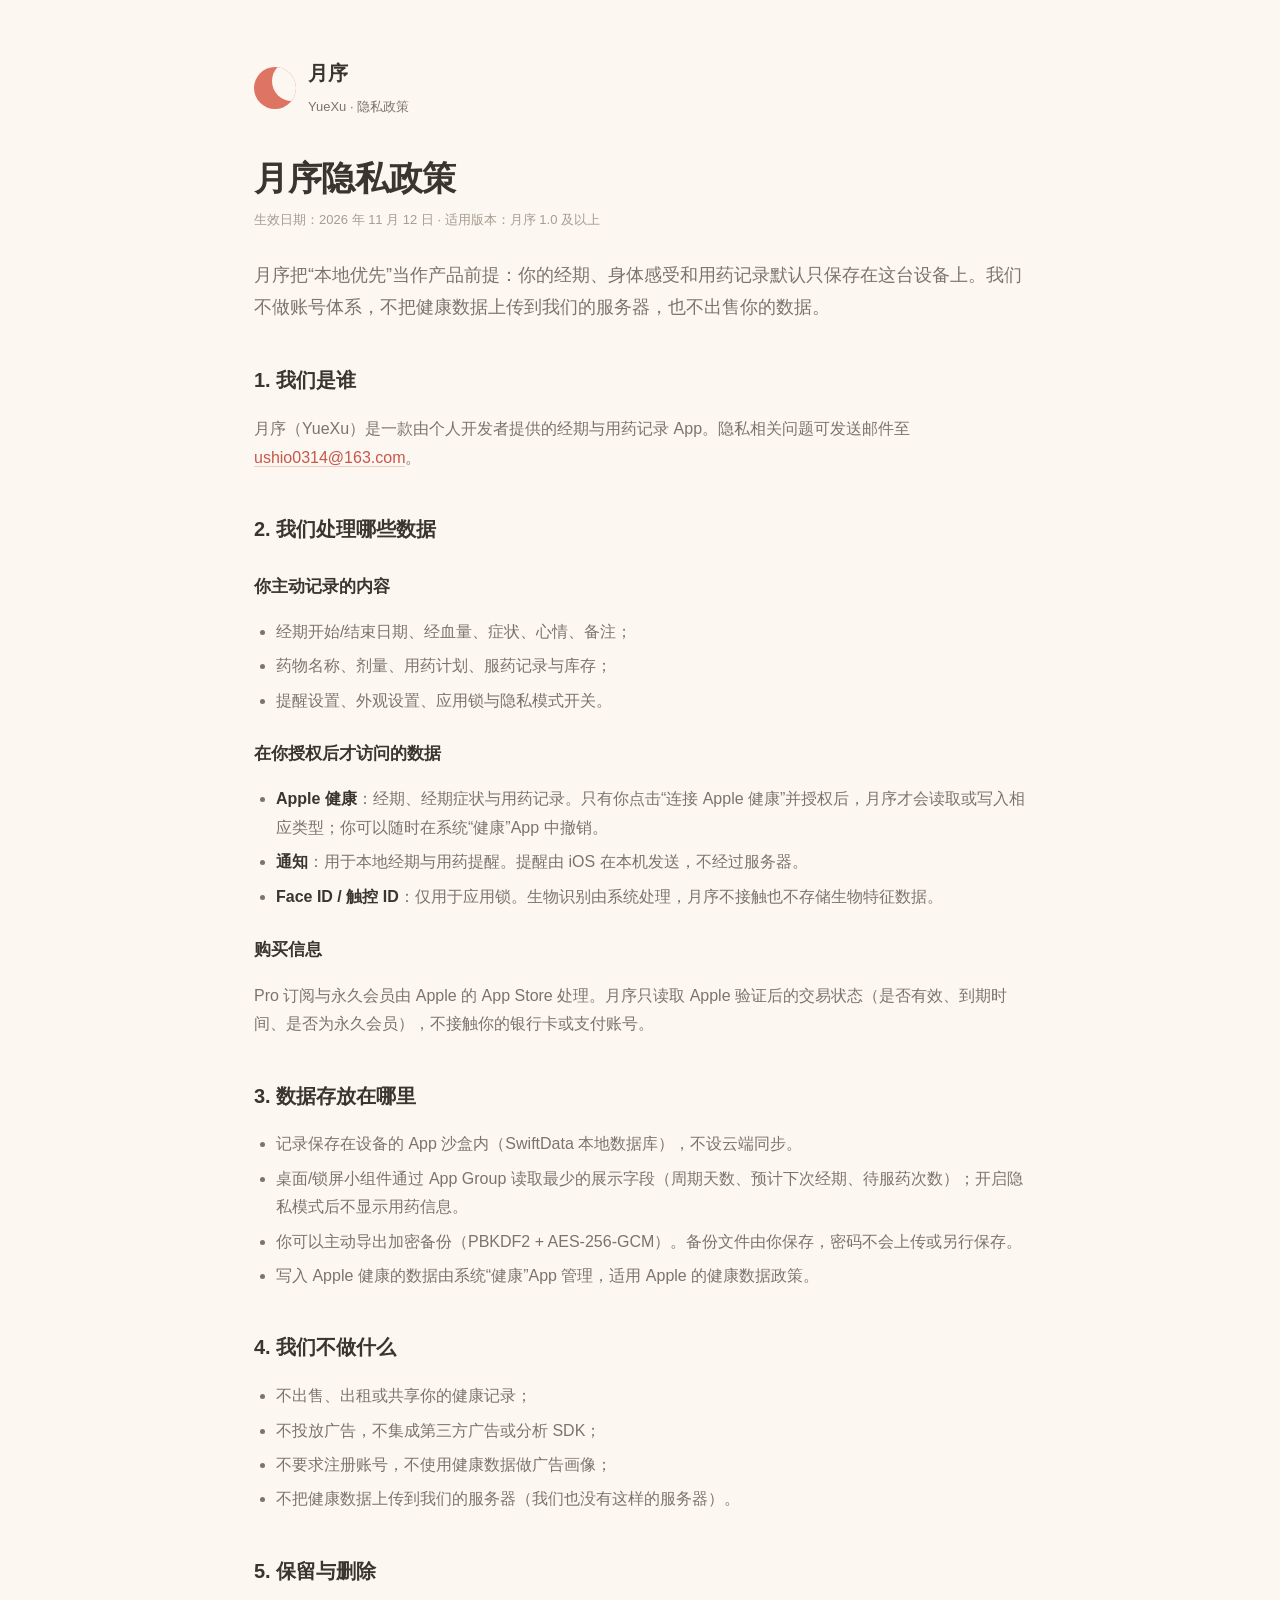
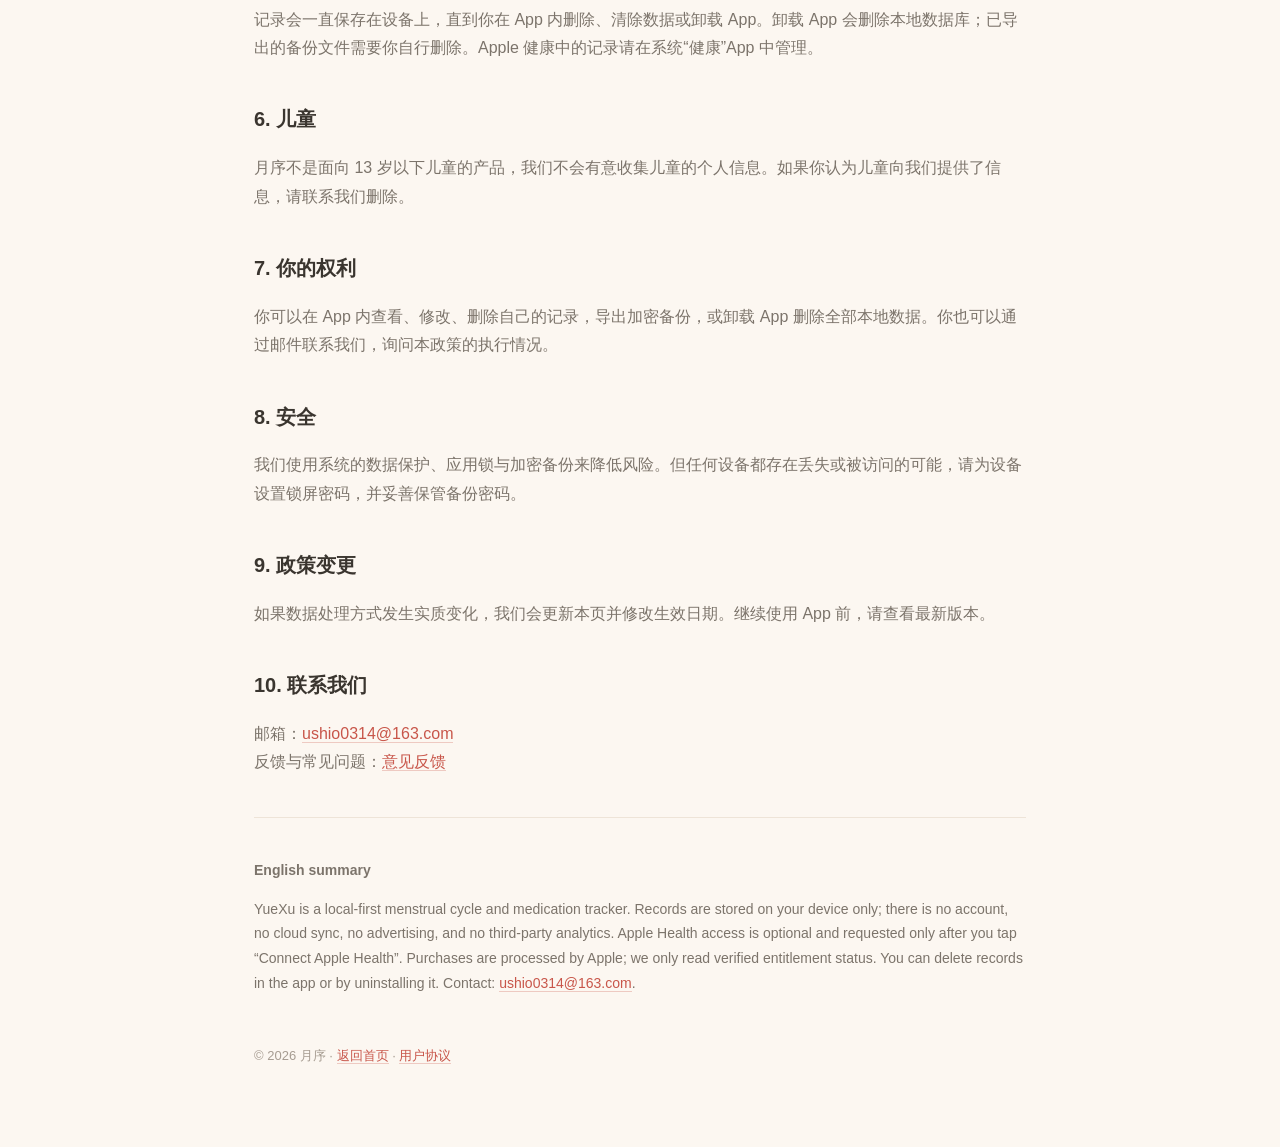
==== privacy.html @ 20efdf07 "docs: publish YueXu privacy and support pages" ====
<!doctype html>
<html lang="zh-Hans">
<head>
<meta charset="utf-8">
<meta name="viewport" content="width=device-width, initial-scale=1">
<title>隐私政策 · 月序</title>
<link rel="stylesheet" href="style.css">
</head>
<body>
<main class="wrap">
  <div class="brand"><div class="moon"></div><div><strong>月序</strong><br><span>YueXu · 隐私政策</span></div></div>
  <h1>月序隐私政策</h1>
  <p class="meta">生效日期：2026 年 11 月 12 日 · 适用版本：月序 1.0 及以上</p>

  <p class="lede">月序把“本地优先”当作产品前提：你的经期、身体感受和用药记录默认只保存在这台设备上。我们不做账号体系，不把健康数据上传到我们的服务器，也不出售你的数据。</p>

  <h2>1. 我们是谁</h2>
  <p>月序（YueXu）是一款由个人开发者提供的经期与用药记录 App。隐私相关问题可发送邮件至 <a href="mailto:ushio0314@163.com">ushio0314@163.com</a>。</p>

  <h2>2. 我们处理哪些数据</h2>
  <h3>你主动记录的内容</h3>
  <ul>
    <li>经期开始/结束日期、经血量、症状、心情、备注；</li>
    <li>药物名称、剂量、用药计划、服药记录与库存；</li>
    <li>提醒设置、外观设置、应用锁与隐私模式开关。</li>
  </ul>
  <h3>在你授权后才访问的数据</h3>
  <ul>
    <li><strong>Apple 健康</strong>：经期、经期症状与用药记录。只有你点击“连接 Apple 健康”并授权后，月序才会读取或写入相应类型；你可以随时在系统“健康”App 中撤销。</li>
    <li><strong>通知</strong>：用于本地经期与用药提醒。提醒由 iOS 在本机发送，不经过服务器。</li>
    <li><strong>Face ID / 触控 ID</strong>：仅用于应用锁。生物识别由系统处理，月序不接触也不存储生物特征数据。</li>
  </ul>
  <h3>购买信息</h3>
  <p>Pro 订阅与永久会员由 Apple 的 App Store 处理。月序只读取 Apple 验证后的交易状态（是否有效、到期时间、是否为永久会员），不接触你的银行卡或支付账号。</p>

  <h2>3. 数据存放在哪里</h2>
  <ul>
    <li>记录保存在设备的 App 沙盒内（SwiftData 本地数据库），不设云端同步。</li>
    <li>桌面/锁屏小组件通过 App Group 读取最少的展示字段（周期天数、预计下次经期、待服药次数）；开启隐私模式后不显示用药信息。</li>
    <li>你可以主动导出加密备份（PBKDF2 + AES-256-GCM）。备份文件由你保存，密码不会上传或另行保存。</li>
    <li>写入 Apple 健康的数据由系统“健康”App 管理，适用 Apple 的健康数据政策。</li>
  </ul>

  <h2>4. 我们不做什么</h2>
  <ul>
    <li>不出售、出租或共享你的健康记录；</li>
    <li>不投放广告，不集成第三方广告或分析 SDK；</li>
    <li>不要求注册账号，不使用健康数据做广告画像；</li>
    <li>不把健康数据上传到我们的服务器（我们也没有这样的服务器）。</li>
  </ul>

  <h2>5. 保留与删除</h2>
  <p>记录会一直保存在设备上，直到你在 App 内删除、清除数据或卸载 App。卸载 App 会删除本地数据库；已导出的备份文件需要你自行删除。Apple 健康中的记录请在系统“健康”App 中管理。</p>

  <h2>6. 儿童</h2>
  <p>月序不是面向 13 岁以下儿童的产品，我们不会有意收集儿童的个人信息。如果你认为儿童向我们提供了信息，请联系我们删除。</p>

  <h2>7. 你的权利</h2>
  <p>你可以在 App 内查看、修改、删除自己的记录，导出加密备份，或卸载 App 删除全部本地数据。你也可以通过邮件联系我们，询问本政策的执行情况。</p>

  <h2>8. 安全</h2>
  <p>我们使用系统的数据保护、应用锁与加密备份来降低风险。但任何设备都存在丢失或被访问的可能，请为设备设置锁屏密码，并妥善保管备份密码。</p>

  <h2>9. 政策变更</h2>
  <p>如果数据处理方式发生实质变化，我们会更新本页并修改生效日期。继续使用 App 前，请查看最新版本。</p>

  <h2>10. 联系我们</h2>
  <p>邮箱：<a href="mailto:ushio0314@163.com">ushio0314@163.com</a><br>
  反馈与常见问题：<a href="support.html">意见反馈</a></p>

  <hr>
  <h2 class="en">English summary</h2>
  <p class="en">YueXu is a local-first menstrual cycle and medication tracker. Records are stored on your device only; there is no account, no cloud sync, no advertising, and no third-party analytics. Apple Health access is optional and requested only after you tap “Connect Apple Health”. Purchases are processed by Apple; we only read verified entitlement status. You can delete records in the app or by uninstalling it. Contact: <a href="mailto:ushio0314@163.com">ushio0314@163.com</a>.</p>
  <footer>© 2026 月序 · <a href="index.html">返回首页</a> · <a href="terms.html">用户协议</a></footer>
</main>
</body>
</html>
---- style.css ----
:root {
  --cream: #fcf7f1;
  --surface: #fffdfa;
  --coral: #de7464;
  --coral-dark: #c8564a;
  --wash: #f8e3dc;
  --ink: #3a352f;
  --secondary: #7c746b;
  --tertiary: #a69c91;
  --line: #eee4d8;
}
* { box-sizing: border-box; }
html { -webkit-text-size-adjust: 100%; }
body {
  margin: 0;
  background: var(--cream);
  color: var(--ink);
  font-family: -apple-system, BlinkMacSystemFont, "PingFang SC", "Hiragino Sans GB", "Microsoft YaHei", sans-serif;
  line-height: 1.78;
  font-size: 16px;
}
.wrap { max-width: 820px; margin: 0 auto; padding: 56px 24px 80px; }
.brand { display: flex; align-items: center; gap: 12px; margin-bottom: 36px; }
.moon {
  width: 42px; height: 42px; border-radius: 50%;
  background: var(--coral);
  position: relative; overflow: hidden; flex: none;
}
.moon::after {
  content: ""; position: absolute; width: 40px; height: 40px; border-radius: 50%;
  background: var(--cream); left: 18px; top: -6px;
}
.brand strong { font-size: 20px; letter-spacing: .02em; }
.brand span { color: var(--secondary); font-size: 13px; }
h1 { font-size: 34px; line-height: 1.3; margin: 0 0 8px; letter-spacing: -.01em; }
h2 { font-size: 20px; margin: 40px 0 10px; }
h3 { font-size: 17px; margin: 24px 0 6px; }
p, li { color: var(--secondary); }
strong { color: var(--ink); }
a { color: var(--coral-dark); text-decoration: none; border-bottom: 1px solid rgba(200,86,74,.28); }
a:hover { border-bottom-color: var(--coral-dark); }
.card {
  background: var(--surface); border: 1px solid var(--line);
  border-radius: 20px; padding: 26px 28px; margin: 24px 0;
}
.meta { color: var(--tertiary); font-size: 13px; margin: 0 0 28px; }
.lede { font-size: 18px; color: var(--secondary); }
.button {
  display: inline-block; background: var(--coral); color: #fff !important;
  border: 0; border-radius: 14px; padding: 12px 22px; font-weight: 600;
  margin: 8px 8px 8px 0;
}
.button.secondary { background: var(--wash); color: var(--coral-dark) !important; }
ul { padding-left: 22px; }
li { margin: 6px 0; }
hr { border: 0; border-top: 1px solid var(--line); margin: 40px 0; }
footer { color: var(--tertiary); font-size: 13px; margin-top: 48px; }
.en { color: var(--secondary); font-size: 14px; }
.tag { display: inline-block; background: var(--wash); color: var(--coral-dark);
  border-radius: 999px; padding: 3px 10px; font-size: 12px; margin-right: 6px; }
@media (max-width: 520px) { .wrap { padding: 36px 18px 60px; } h1 { font-size: 28px; } .card { padding: 20px; } }
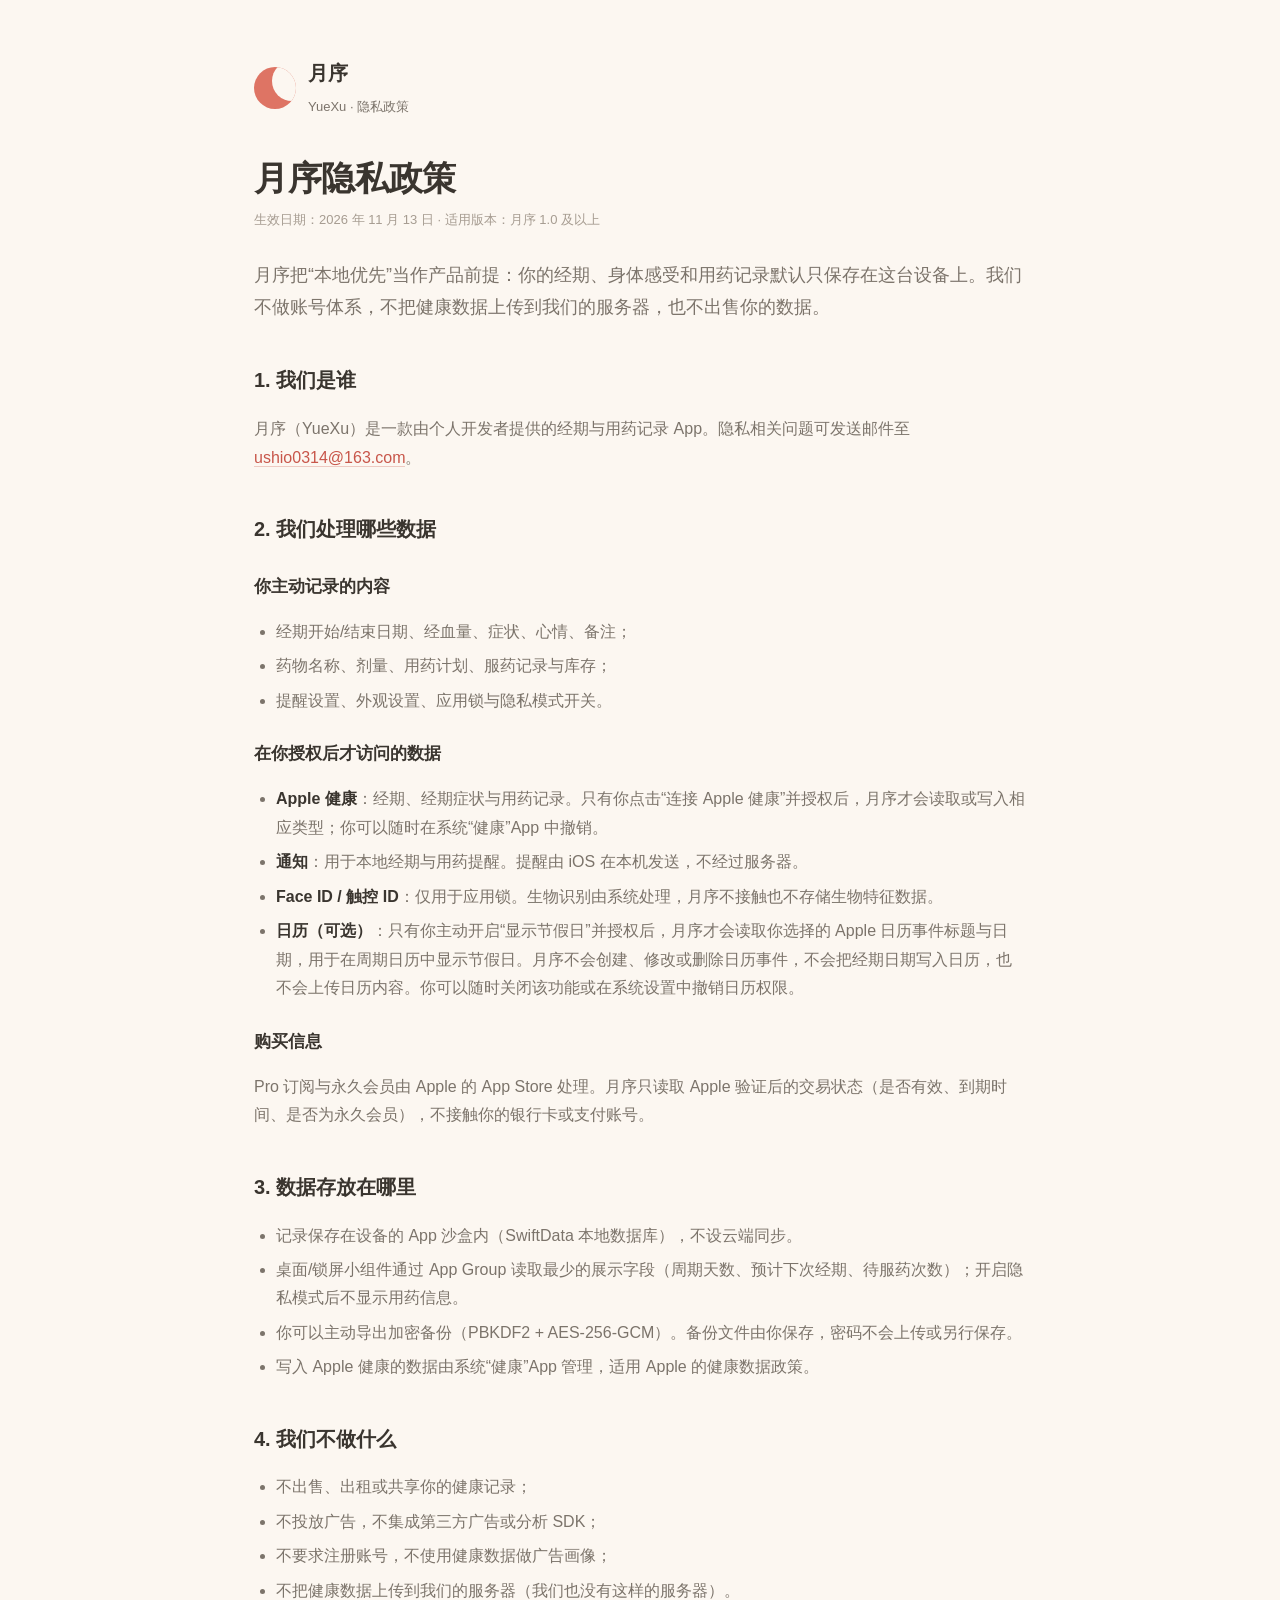
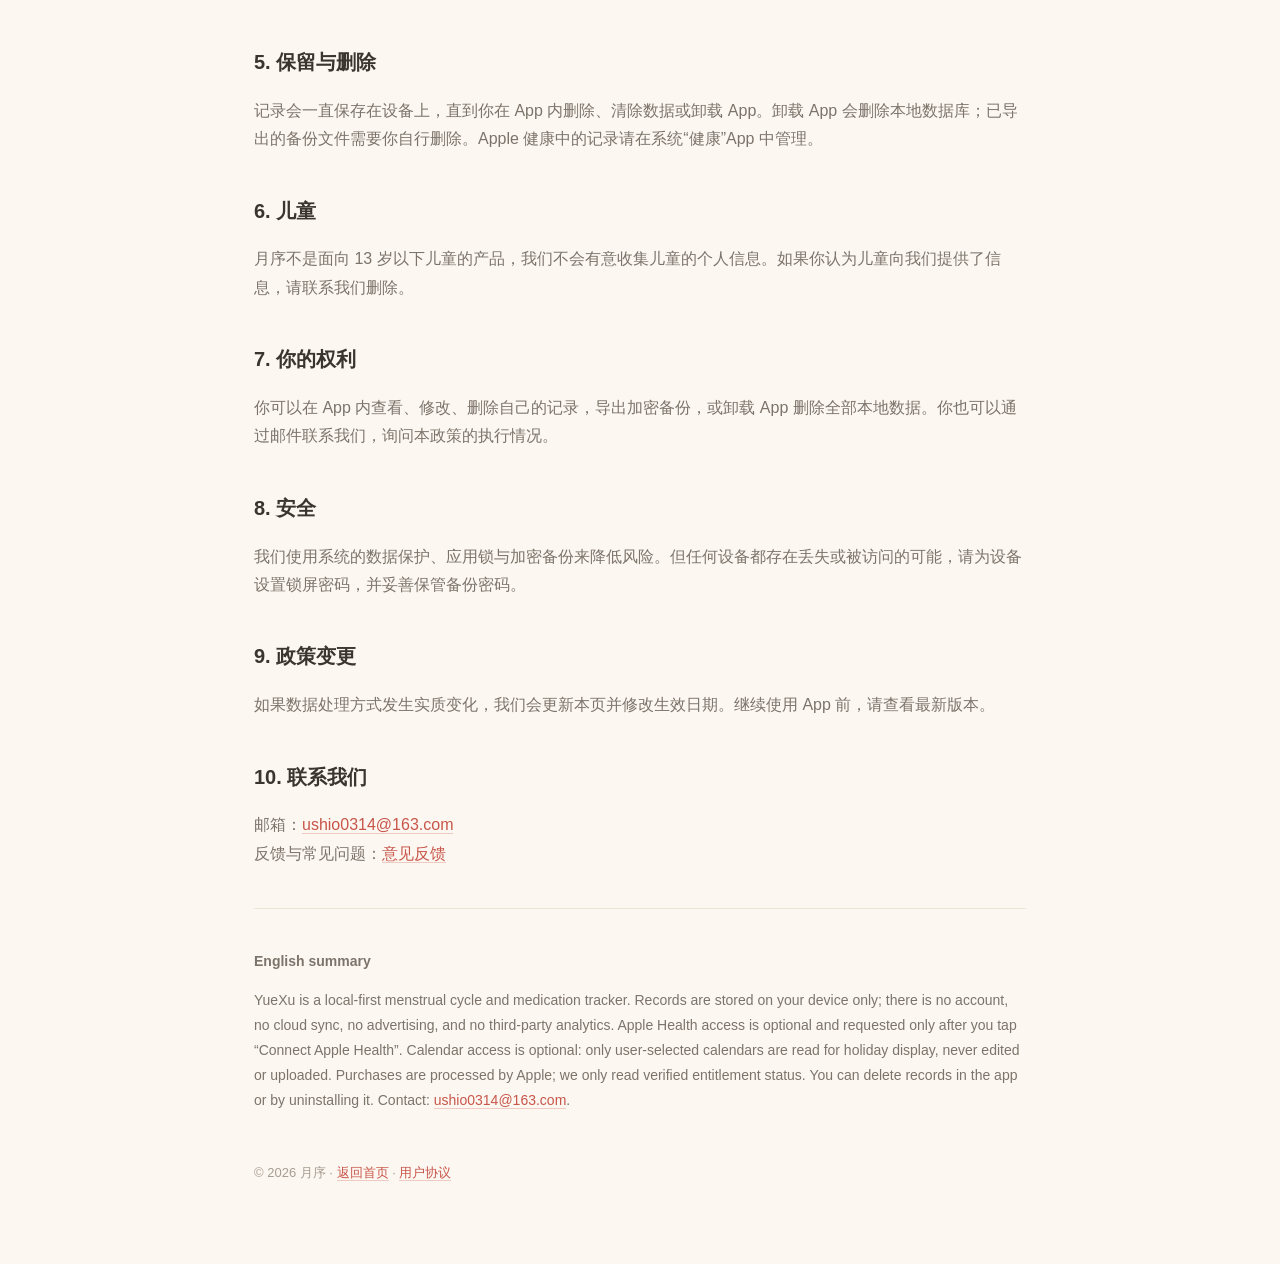
==== commit 93302564: "docs: disclose optional EventKit calendar access" ====
--- a/privacy.html
+++ b/privacy.html
@@ -10,7 +10,7 @@
 <main class="wrap">
   <div class="brand"><div class="moon"></div><div><strong>月序</strong><br><span>YueXu · 隐私政策</span></div></div>
   <h1>月序隐私政策</h1>
-  <p class="meta">生效日期：2026 年 11 月 12 日 · 适用版本：月序 1.0 及以上</p>
+  <p class="meta">生效日期：2026 年 11 月 13 日 · 适用版本：月序 1.0 及以上</p>
 
   <p class="lede">月序把“本地优先”当作产品前提：你的经期、身体感受和用药记录默认只保存在这台设备上。我们不做账号体系，不把健康数据上传到我们的服务器，也不出售你的数据。</p>
 
@@ -29,6 +29,7 @@
     <li><strong>Apple 健康</strong>：经期、经期症状与用药记录。只有你点击“连接 Apple 健康”并授权后，月序才会读取或写入相应类型；你可以随时在系统“健康”App 中撤销。</li>
     <li><strong>通知</strong>：用于本地经期与用药提醒。提醒由 iOS 在本机发送，不经过服务器。</li>
     <li><strong>Face ID / 触控 ID</strong>：仅用于应用锁。生物识别由系统处理，月序不接触也不存储生物特征数据。</li>
+    <li><strong>日历（可选）</strong>：只有你主动开启“显示节假日”并授权后，月序才会读取你选择的 Apple 日历事件标题与日期，用于在周期日历中显示节假日。月序不会创建、修改或删除日历事件，不会把经期日期写入日历，也不会上传日历内容。你可以随时关闭该功能或在系统设置中撤销日历权限。</li>
   </ul>
   <h3>购买信息</h3>
   <p>Pro 订阅与永久会员由 Apple 的 App Store 处理。月序只读取 Apple 验证后的交易状态（是否有效、到期时间、是否为永久会员），不接触你的银行卡或支付账号。</p>
@@ -70,7 +71,7 @@
 
   <hr>
   <h2 class="en">English summary</h2>
-  <p class="en">YueXu is a local-first menstrual cycle and medication tracker. Records are stored on your device only; there is no account, no cloud sync, no advertising, and no third-party analytics. Apple Health access is optional and requested only after you tap “Connect Apple Health”. Purchases are processed by Apple; we only read verified entitlement status. You can delete records in the app or by uninstalling it. Contact: <a href="mailto:ushio0314@163.com">ushio0314@163.com</a>.</p>
+  <p class="en">YueXu is a local-first menstrual cycle and medication tracker. Records are stored on your device only; there is no account, no cloud sync, no advertising, and no third-party analytics. Apple Health access is optional and requested only after you tap “Connect Apple Health”. Calendar access is optional: only user-selected calendars are read for holiday display, never edited or uploaded. Purchases are processed by Apple; we only read verified entitlement status. You can delete records in the app or by uninstalling it. Contact: <a href="mailto:ushio0314@163.com">ushio0314@163.com</a>.</p>
   <footer>© 2026 月序 · <a href="index.html">返回首页</a> · <a href="terms.html">用户协议</a></footer>
 </main>
 </body>
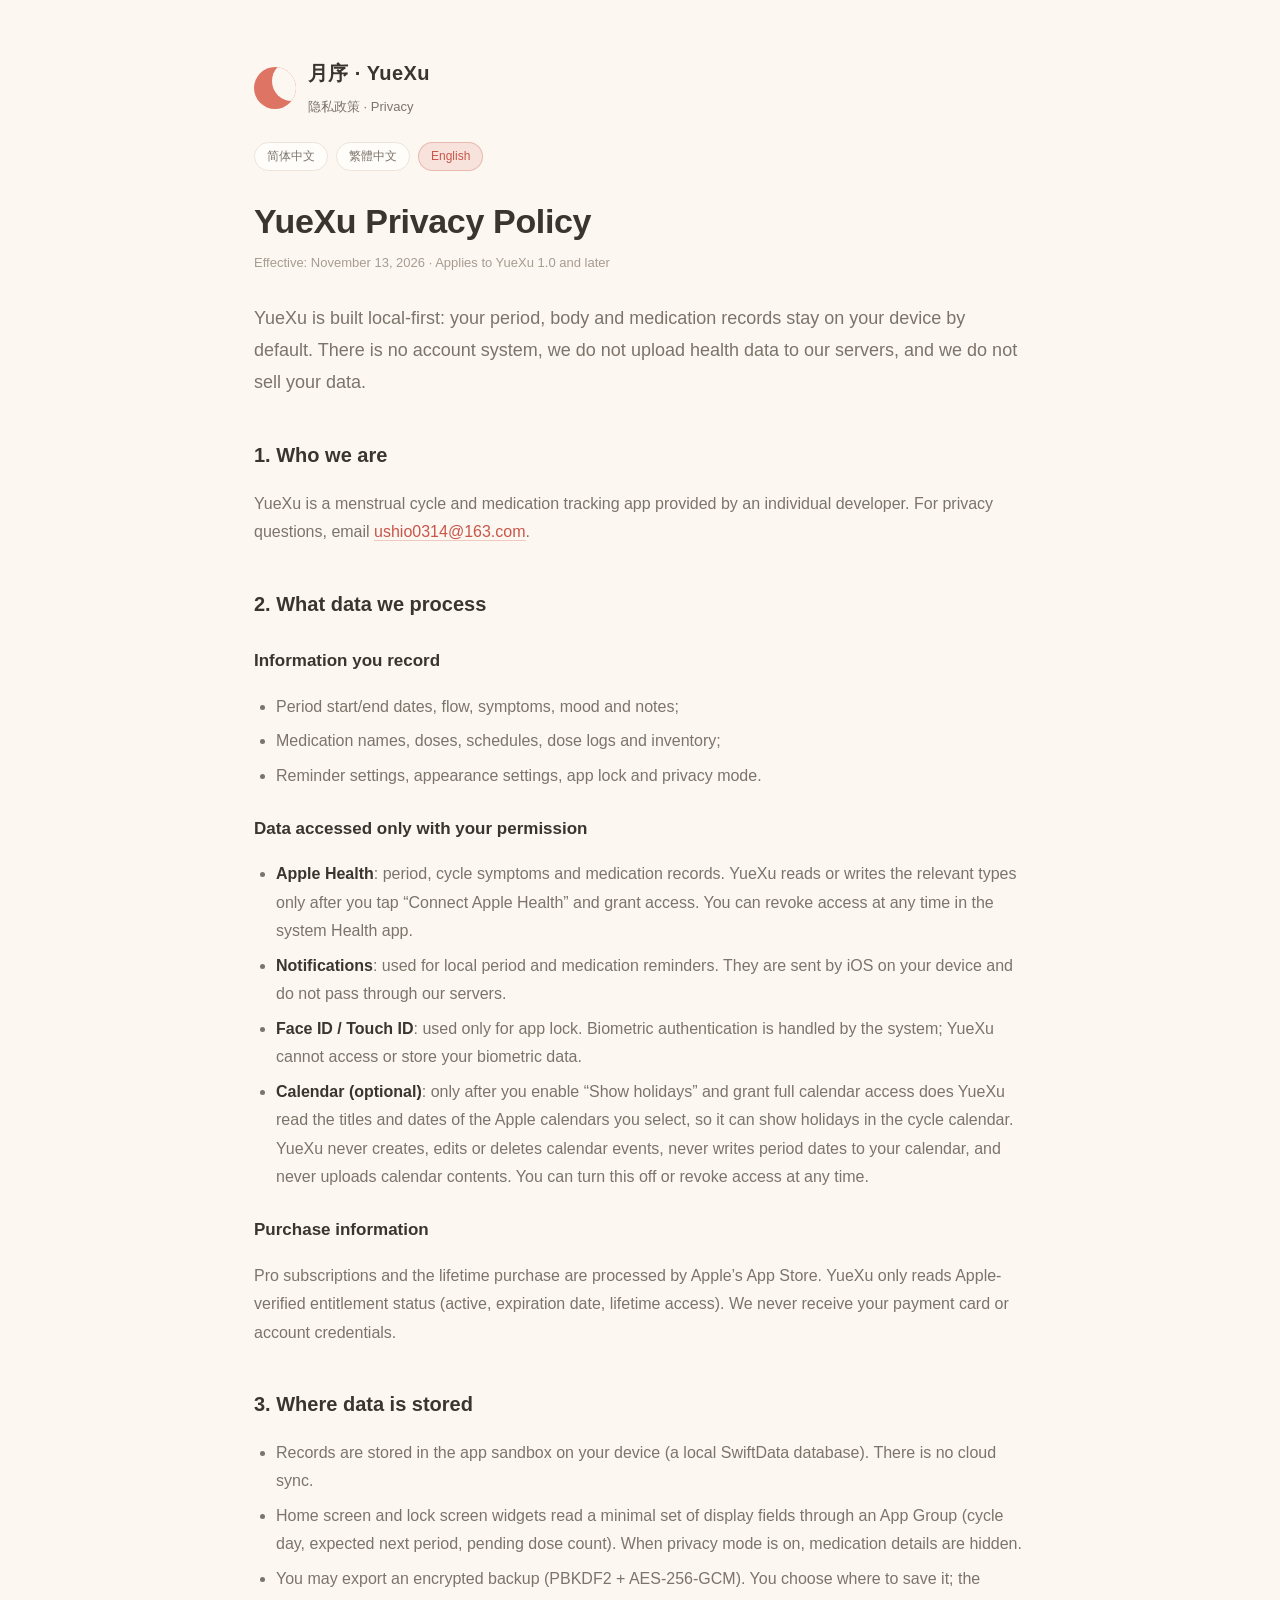
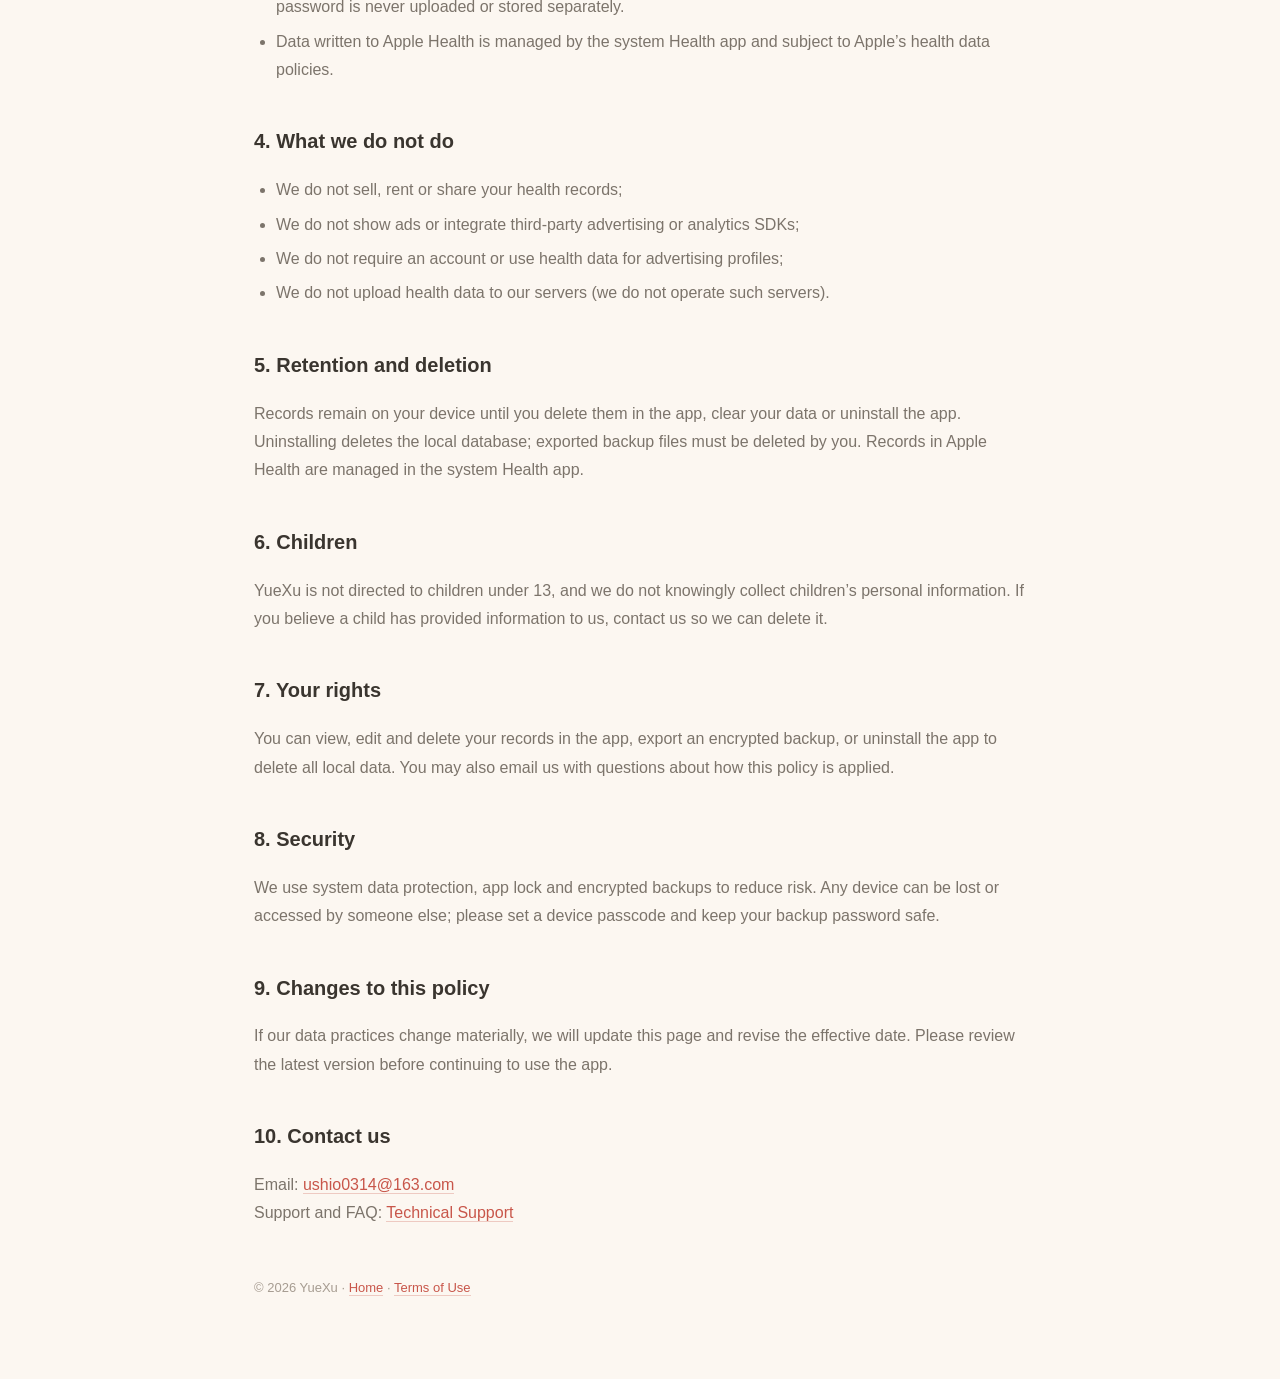
==== commit e9f8fccf: "docs: add in-page Simplified/Traditional/English switch to privacy and support Keep the original pri" ====
--- a/privacy.html
+++ b/privacy.html
@@ -8,8 +8,12 @@
 </head>
 <body>
 <main class="wrap">
-  <div class="brand"><div class="moon"></div><div><strong>月序</strong><br><span>YueXu · 隐私政策</span></div></div>
-  <h1>月序隐私政策</h1>
+  <div class="brand"><div class="moon"></div><div><strong>月序 · YueXu</strong><br><span>隐私政策 · Privacy</span></div></div>
+  <nav class="lang-switch" aria-label="Language / 語言">
+    <button type="button" data-set-lang="zh-Hans">简体中文</button><button type="button" data-set-lang="zh-Hant">繁體中文</button><button type="button" data-set-lang="en">English</button>
+  </nav>
+  <section data-lang-block="zh-Hans" lang="zh-Hans">
+<h1>月序隐私政策</h1>
   <p class="meta">生效日期：2026 年 11 月 13 日 · 适用版本：月序 1.0 及以上</p>
 
   <p class="lede">月序把“本地优先”当作产品前提：你的经期、身体感受和用药记录默认只保存在这台设备上。我们不做账号体系，不把健康数据上传到我们的服务器，也不出售你的数据。</p>
@@ -69,10 +73,177 @@
   <p>邮箱：<a href="mailto:ushio0314@163.com">ushio0314@163.com</a><br>
   反馈与常见问题：<a href="support.html">意见反馈</a></p>
 
-  <hr>
-  <h2 class="en">English summary</h2>
-  <p class="en">YueXu is a local-first menstrual cycle and medication tracker. Records are stored on your device only; there is no account, no cloud sync, no advertising, and no third-party analytics. Apple Health access is optional and requested only after you tap “Connect Apple Health”. Calendar access is optional: only user-selected calendars are read for holiday display, never edited or uploaded. Purchases are processed by Apple; we only read verified entitlement status. You can delete records in the app or by uninstalling it. Contact: <a href="mailto:ushio0314@163.com">ushio0314@163.com</a>.</p>
-  <footer>© 2026 月序 · <a href="index.html">返回首页</a> · <a href="terms.html">用户协议</a></footer>
+<footer>© 2026 月序 · <a href="index.html">返回首页</a> · <a href="terms.html">用户协议</a></footer></section><section data-lang-block="zh-Hant" lang="zh-Hant" hidden>
+<h1>月序隱私政策</h1>
+  <p class="meta">生效日期：2026 年 11 月 13 日 · 適用版本：月序 1.0 及以上</p>
+
+  <p class="lede">月序以「本機優先」為產品前提：你的經期、身體感受與用藥紀錄預設只保存在這台裝置上。我們沒有帳號系統，不會把健康資料上傳到我們的伺服器，也不會出售你的資料。</p>
+
+  <h2>1. 我們是誰</h2>
+  <p>月序（YueXu）是一款由個人開發者提供的經期與用藥紀錄 App。隱私相關問題可寄信至 <a href="mailto:ushio0314@163.com">ushio0314@163.com</a>。</p>
+
+  <h2>2. 我們處理哪些資料</h2>
+  <h3>你主動記錄的內容</h3>
+  <ul>
+    <li>經期開始/結束日期、經血量、症狀、心情、備註；</li>
+    <li>藥物名稱、劑量、用藥計畫、服藥紀錄與庫存；</li>
+    <li>提醒設定、外觀設定、App 鎖與隱私模式開關。</li>
+  </ul>
+  <h3>在你授權後才存取的資料</h3>
+  <ul>
+    <li><strong>Apple 健康</strong>：經期、經期症狀與用藥紀錄。只有你點擊「連接 Apple 健康」並授權後，月序才會讀取或寫入相應類型；你可以隨時在系統「健康」App 中撤銷。</li>
+    <li><strong>通知</strong>：用於本機經期與用藥提醒。提醒由 iOS 在裝置上發送，不經過伺服器。</li>
+    <li><strong>Face ID / Touch ID</strong>：僅用於 App 鎖。生物辨識由系統處理，月序不會接觸也不會儲存生物特徵資料。</li>
+    <li><strong>行事曆（選用）</strong>：只有你主動開啟「顯示假日」並授權後，月序才會讀取你選擇的 Apple 行事曆事件標題與日期，用於在週期行事曆中顯示假日。月序不會建立、修改或刪除行事曆事件，不會把經期日期寫入行事曆，也不會上傳行事曆內容。你可以隨時關閉此功能或在系統設定中撤銷行事曆權限。</li>
+  </ul>
+  <h3>購買資訊</h3>
+  <p>Pro 訂閱與永久會員由 Apple 的 App Store 處理。月序只讀取 Apple 驗證後的交易狀態（是否有效、到期時間、是否為永久會員），不會接觸你的金融卡或付款帳號。</p>
+
+  <h2>3. 資料存放在哪裡</h2>
+  <ul>
+    <li>紀錄保存在裝置上的 App 沙盒內（SwiftData 本機資料庫），不設雲端同步。</li>
+    <li>桌面/鎖定畫面小工具透過 App Group 讀取最少的顯示欄位（週期天數、預計下次經期、待服藥次數）；開啟隱私模式後不顯示用藥資訊。</li>
+    <li>你可以主動匯出加密備份（PBKDF2 + AES-256-GCM）。備份檔案由你保存，密碼不會上傳或另行保存。</li>
+    <li>寫入 Apple 健康的資料由系統「健康」App 管理，適用 Apple 的健康資料政策。</li>
+  </ul>
+
+  <h2>4. 我們不做什麼</h2>
+  <ul>
+    <li>不出售、出租或分享你的健康紀錄；</li>
+    <li>不投放廣告，不整合第三方廣告或分析 SDK；</li>
+    <li>不要求註冊帳號，不使用健康資料做廣告画像；</li>
+    <li>不把健康資料上傳到我們的伺服器（我們也沒有這樣的伺服器）。</li>
+  </ul>
+
+  <h2>5. 保留與刪除</h2>
+  <p>紀錄會一直保存在裝置上，直到你在 App 內刪除、清除資料或移除 App。移除 App 會刪除本機資料庫；已匯出的備份檔案需要你自行刪除。Apple 健康中的紀錄請在系統「健康」App 中管理。</p>
+
+  <h2>6. 兒童</h2>
+  <p>月序不是面向 13 歲以下兒童的產品，我們不會有意蒐集兒童的個人資料。如果你認為兒童向我們提供了資料，請聯絡我們刪除。</p>
+
+  <h2>7. 你的權利</h2>
+  <p>你可以在 App 內查看、修改、刪除自己的紀錄，匯出加密備份，或移除 App 刪除全部本機資料。你也可以透過電子郵件聯絡我們，詢問本政策的執行情況。</p>
+
+  <h2>8. 安全</h2>
+  <p>我們使用系統的資料保護、App 鎖與加密備份來降低風險。但任何裝置都存在遺失或被存取的風險，請為裝置設定螢幕鎖定密碼，並妥善保管備份密碼。</p>
+
+  <h2>9. 政策變更</h2>
+  <p>如果資料處理方式發生實質變化，我們會更新本頁並修改生效日期。繼續使用 App 前，請查看最新版本。</p>
+
+  <h2>10. 聯絡我們</h2>
+  <p>電子郵件：<a href="mailto:ushio0314@163.com">ushio0314@163.com</a><br>
+  技術支援與常見問題：<a href="support.html">技術支援</a></p>
+
+<footer>© 2026 月序 · <a href="index.html">返回首頁</a> · <a href="terms.html">使用者協議</a></footer></section><section data-lang-block="en" lang="en" hidden>
+<h1>YueXu Privacy Policy</h1>
+  <p class="meta">Effective: November 13, 2026 · Applies to YueXu 1.0 and later</p>
+
+  <p class="lede">YueXu is built local-first: your period, body and medication records stay on your device by default. There is no account system, we do not upload health data to our servers, and we do not sell your data.</p>
+
+  <h2>1. Who we are</h2>
+  <p>YueXu is a menstrual cycle and medication tracking app provided by an individual developer. For privacy questions, email <a href="mailto:ushio0314@163.com">ushio0314@163.com</a>.</p>
+
+  <h2>2. What data we process</h2>
+  <h3>Information you record</h3>
+  <ul>
+    <li>Period start/end dates, flow, symptoms, mood and notes;</li>
+    <li>Medication names, doses, schedules, dose logs and inventory;</li>
+    <li>Reminder settings, appearance settings, app lock and privacy mode.</li>
+  </ul>
+  <h3>Data accessed only with your permission</h3>
+  <ul>
+    <li><strong>Apple Health</strong>: period, cycle symptoms and medication records. YueXu reads or writes the relevant types only after you tap “Connect Apple Health” and grant access. You can revoke access at any time in the system Health app.</li>
+    <li><strong>Notifications</strong>: used for local period and medication reminders. They are sent by iOS on your device and do not pass through our servers.</li>
+    <li><strong>Face ID / Touch ID</strong>: used only for app lock. Biometric authentication is handled by the system; YueXu cannot access or store your biometric data.</li>
+    <li><strong>Calendar (optional)</strong>: only after you enable “Show holidays” and grant full calendar access does YueXu read the titles and dates of the Apple calendars you select, so it can show holidays in the cycle calendar. YueXu never creates, edits or deletes calendar events, never writes period dates to your calendar, and never uploads calendar contents. You can turn this off or revoke access at any time.</li>
+  </ul>
+  <h3>Purchase information</h3>
+  <p>Pro subscriptions and the lifetime purchase are processed by Apple’s App Store. YueXu only reads Apple-verified entitlement status (active, expiration date, lifetime access). We never receive your payment card or account credentials.</p>
+
+  <h2>3. Where data is stored</h2>
+  <ul>
+    <li>Records are stored in the app sandbox on your device (a local SwiftData database). There is no cloud sync.</li>
+    <li>Home screen and lock screen widgets read a minimal set of display fields through an App Group (cycle day, expected next period, pending dose count). When privacy mode is on, medication details are hidden.</li>
+    <li>You may export an encrypted backup (PBKDF2 + AES-256-GCM). You choose where to save it; the password is never uploaded or stored separately.</li>
+    <li>Data written to Apple Health is managed by the system Health app and subject to Apple’s health data policies.</li>
+  </ul>
+
+  <h2>4. What we do not do</h2>
+  <ul>
+    <li>We do not sell, rent or share your health records;</li>
+    <li>We do not show ads or integrate third-party advertising or analytics SDKs;</li>
+    <li>We do not require an account or use health data for advertising profiles;</li>
+    <li>We do not upload health data to our servers (we do not operate such servers).</li>
+  </ul>
+
+  <h2>5. Retention and deletion</h2>
+  <p>Records remain on your device until you delete them in the app, clear your data or uninstall the app. Uninstalling deletes the local database; exported backup files must be deleted by you. Records in Apple Health are managed in the system Health app.</p>
+
+  <h2>6. Children</h2>
+  <p>YueXu is not directed to children under 13, and we do not knowingly collect children’s personal information. If you believe a child has provided information to us, contact us so we can delete it.</p>
+
+  <h2>7. Your rights</h2>
+  <p>You can view, edit and delete your records in the app, export an encrypted backup, or uninstall the app to delete all local data. You may also email us with questions about how this policy is applied.</p>
+
+  <h2>8. Security</h2>
+  <p>We use system data protection, app lock and encrypted backups to reduce risk. Any device can be lost or accessed by someone else; please set a device passcode and keep your backup password safe.</p>
+
+  <h2>9. Changes to this policy</h2>
+  <p>If our data practices change materially, we will update this page and revise the effective date. Please review the latest version before continuing to use the app.</p>
+
+  <h2>10. Contact us</h2>
+  <p>Email: <a href="mailto:ushio0314@163.com">ushio0314@163.com</a><br>
+  Support and FAQ: <a href="support.html">Technical Support</a></p>
+
+<footer>© 2026 YueXu · <a href="index.html">Home</a> · <a href="terms.html">Terms of Use</a></footer></section>
 </main>
+<script>
+(function () {
+  var titles = {
+      "zh-Hans": "隐私政策 · 月序",
+      "zh-Hant": "隱私政策 · 月序",
+      "en": "Privacy Policy · YueXu"
+  };
+  var blocks = Array.prototype.slice.call(document.querySelectorAll('[data-lang-block]'));
+  var buttons = Array.prototype.slice.call(document.querySelectorAll('[data-set-lang]'));
+
+  function setLanguage(lang, persist) {
+    if (!titles[lang]) lang = 'zh-Hans';
+    document.documentElement.lang = lang;
+    blocks.forEach(function (block) {
+      block.hidden = block.getAttribute('data-lang-block') !== lang;
+    });
+    buttons.forEach(function (button) {
+      var active = button.getAttribute('data-set-lang') === lang;
+      button.classList.toggle('active', active);
+      button.setAttribute('aria-pressed', active ? 'true' : 'false');
+    });
+    document.title = titles[lang];
+    if (persist) {
+      try { localStorage.setItem('yuexuLegalLanguage', lang); } catch (e) {}
+    }
+  }
+
+  buttons.forEach(function (button) {
+    button.addEventListener('click', function () {
+      setLanguage(button.getAttribute('data-set-lang'), true);
+    });
+  });
+
+  var saved = null;
+  try { saved = localStorage.getItem('yuexuLegalLanguage'); } catch (e) {}
+  if (!saved) {
+    var code = (navigator.language || 'zh-Hans').toLowerCase();
+    if (code.indexOf('zh-hant') === 0 || code.indexOf('zh-tw') === 0 || code.indexOf('zh-hk') === 0 || code.indexOf('zh-mo') === 0) {
+      saved = 'zh-Hant';
+    } else if (code.indexOf('zh') === 0) {
+      saved = 'zh-Hans';
+    } else {
+      saved = 'en';
+    }
+  }
+  setLanguage(saved, false);
+})();
+</script>
 </body>
 </html>
--- a/style.css
+++ b/style.css
@@ -59,3 +59,20 @@
 .tag { display: inline-block; background: var(--wash); color: var(--coral-dark);
   border-radius: 999px; padding: 3px 10px; font-size: 12px; margin-right: 6px; }
 @media (max-width: 520px) { .wrap { padding: 36px 18px 60px; } h1 { font-size: 28px; } .card { padding: 20px; } }
+
+.lang-switch {
+  display: flex; flex-wrap: wrap; gap: 8px;
+  margin: -14px 0 28px;
+}
+.lang-switch a, .lang-switch button {
+  border: 1px solid var(--line); border-radius: 999px;
+  padding: 5px 12px; font-size: 12px; line-height: 1.4;
+  background: var(--surface); color: var(--secondary);
+  font-family: inherit; cursor: pointer;
+}
+.lang-switch a.active, .lang-switch button.active,
+.lang-switch a[aria-current="page"] {
+  background: var(--wash); color: var(--coral-dark);
+  border-color: rgba(200,86,74,.3);
+}
+[hidden] { display: none !important; }
